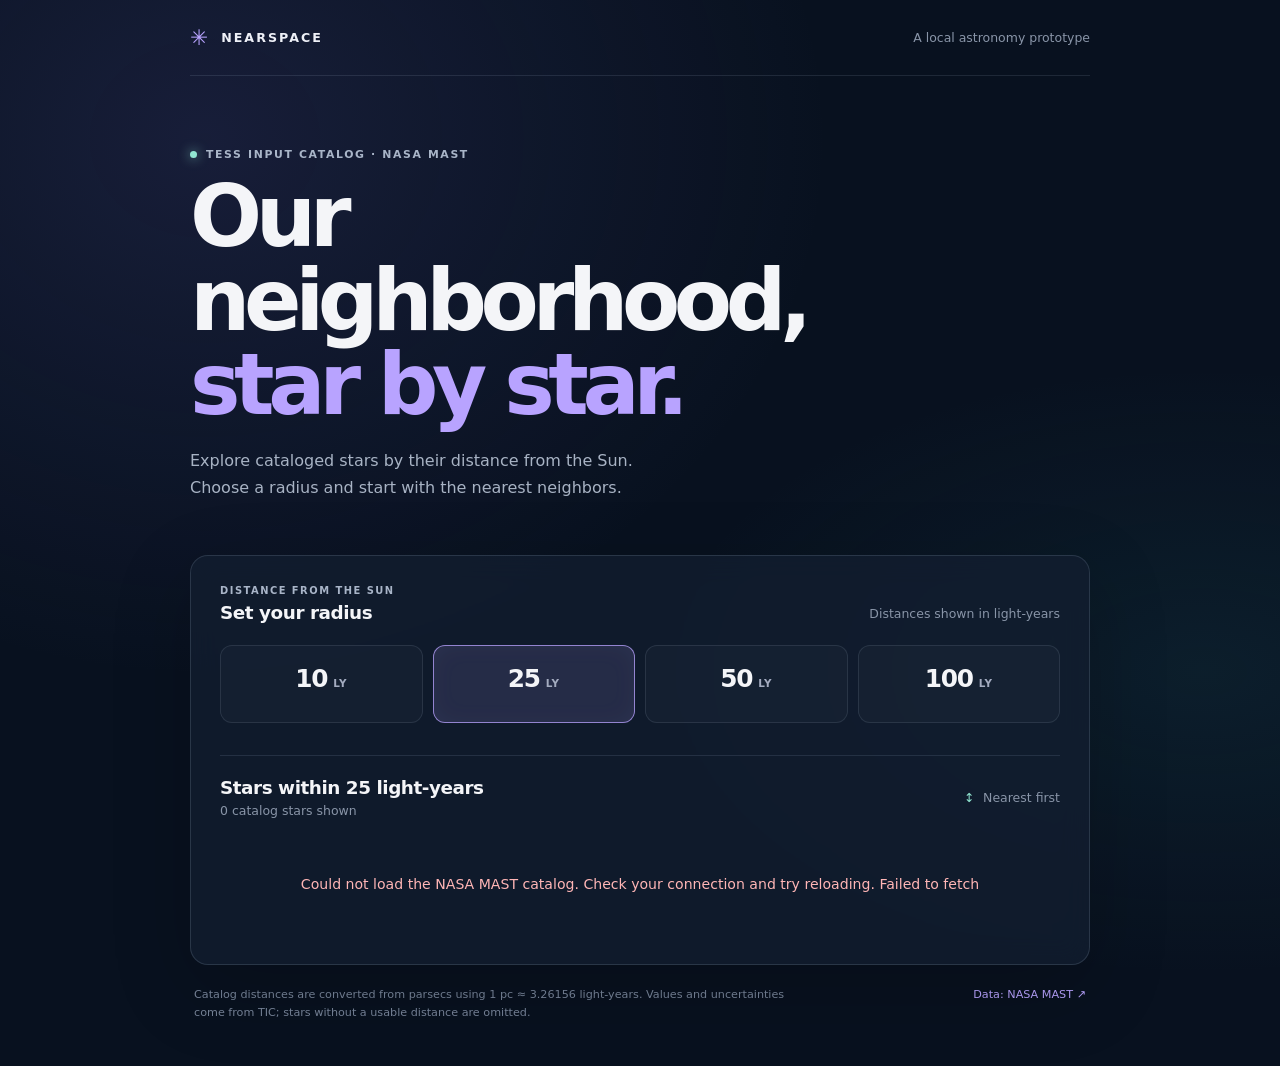
==== apps/star-distance-explorer/index.html @ 428fa28b "Add star distance explorer app Co-authored-by: Copilot <223556219+Copilot@users.noreply.github.com>" ====
<!doctype html>
<html lang="en">
  <head>
    <meta charset="utf-8">
    <meta name="viewport" content="width=device-width, initial-scale=1">
    <meta name="theme-color" content="#08111f">
    <title>Nearspace — Star Distance Explorer</title>
    <link rel="preconnect" href="https://mast.stsci.edu">
    <link rel="stylesheet" href="./styles.css">
    <script src="./app.js" type="module"></script>
  </head>
  <body>
    <div class="sky-glow" aria-hidden="true"></div>
    <main class="shell">
      <header class="topbar">
        <a class="brand" href="./" aria-label="Nearspace home">
          <span class="brand-mark" aria-hidden="true">✳</span>
          <span>NEARSPACE</span>
        </a>
        <span class="topbar-note">A local astronomy prototype</span>
      </header>

      <section class="intro" aria-labelledby="page-title">
        <p class="eyebrow"><span class="live-dot"></span> TESS INPUT CATALOG · NASA MAST</p>
        <h1 id="page-title">Our neighborhood,<br><span>star by star.</span></h1>
        <p class="intro-copy">
          Explore cataloged stars by their distance from the Sun. Choose a radius
          and start with the nearest neighbors.
        </p>
      </section>

      <section class="explorer" aria-label="Nearby star catalog">
        <div class="filter-heading">
          <div>
            <p class="eyebrow">DISTANCE FROM THE SUN</p>
            <h2>Set your radius</h2>
          </div>
          <span class="unit-note">Distances shown in light-years</span>
        </div>
        <div class="distance-options" role="group" aria-label="Maximum distance">
          <button class="distance-option" type="button" data-distance="10" aria-pressed="false">
            <span class="option-value">10</span><span class="option-unit">LY</span>
          </button>
          <button class="distance-option is-selected" type="button" data-distance="25" aria-pressed="true">
            <span class="option-value">25</span><span class="option-unit">LY</span>
          </button>
          <button class="distance-option" type="button" data-distance="50" aria-pressed="false">
            <span class="option-value">50</span><span class="option-unit">LY</span>
          </button>
          <button class="distance-option" type="button" data-distance="100" aria-pressed="false">
            <span class="option-value">100</span><span class="option-unit">LY</span>
          </button>
        </div>

        <div class="results-header">
          <div>
            <h2 id="results-title">Stars within 25 light-years</h2>
            <p id="results-summary" class="muted">Loading nearby stars from MAST…</p>
          </div>
          <span class="sort-label"><span aria-hidden="true">↕</span> Nearest first</span>
        </div>

        <div id="status" class="status" role="status" aria-live="polite">
          <span class="loading-spinner" aria-hidden="true"></span>
          <span>Connecting to NASA MAST catalog…</span>
        </div>
        <div id="results" class="star-list" aria-labelledby="results-title"></div>
        <nav id="pagination" class="pagination" aria-label="Star list pages" hidden></nav>
      </section>

      <footer class="footer">
        <p>
          Catalog distances are converted from parsecs using 1 pc ≈ 3.26156 light-years.
          Values and uncertainties come from TIC; stars without a usable distance are omitted.
        </p>
        <a href="https://mast.stsci.edu/api/v0/" target="_blank" rel="noreferrer">
          Data: NASA MAST <span aria-hidden="true">↗</span>
        </a>
      </footer>
    </main>

    <dialog id="star-detail" class="detail-dialog" aria-labelledby="detail-title">
      <form method="dialog">
        <button class="dialog-close" aria-label="Close star details">×</button>
      </form>
      <p class="eyebrow">TESS INPUT CATALOG</p>
      <h2 id="detail-title">Star details</h2>
      <dl id="detail-fields" class="detail-fields"></dl>
      <p class="detail-note">Catalog measurements, not a distance estimate made by this app.</p>
    </dialog>
  </body>
</html>
---- apps/star-distance-explorer/styles.css ----
:root {
  color-scheme: dark;
  font-family: Inter, ui-sans-serif, system-ui, -apple-system, BlinkMacSystemFont, "Segoe UI", sans-serif;
  color: #f4f5f8;
  background: #08111f;
  font-synthesis: none;
  text-rendering: optimizeLegibility;
  --muted: #8995a8;
  --line: rgba(188, 205, 229, 0.12);
  --panel: rgba(18, 30, 48, 0.78);
  --accent: #b8a3ff;
  --mint: #91e6d2;
}

* {
  box-sizing: border-box;
}

body {
  min-width: 320px;
  min-height: 100vh;
  margin: 0;
  overflow-x: hidden;
  background:
    radial-gradient(ellipse at 16% 13%, rgba(91, 87, 173, 0.18), transparent 39rem),
    radial-gradient(ellipse at 94% 63%, rgba(40, 125, 135, 0.12), transparent 34rem),
    #08111f;
}

button,
a {
  font: inherit;
}

button {
  color: inherit;
}

.sky-glow {
  position: fixed;
  z-index: -1;
  inset: 0;
  opacity: 0.28;
  pointer-events: none;
  background-image:
    radial-gradient(1px 1px at 12% 33%, #fff, transparent),
    radial-gradient(1px 1px at 78% 16%, #fff, transparent),
    radial-gradient(1px 1px at 88% 72%, #fff, transparent),
    radial-gradient(1px 1px at 34% 83%, #fff, transparent),
    radial-gradient(1px 1px at 58% 42%, #fff, transparent),
    radial-gradient(1px 1px at 6% 91%, #fff, transparent);
}

.shell {
  width: min(100% - 40px, 900px);
  margin: 0 auto;
}

.topbar {
  display: flex;
  align-items: center;
  justify-content: space-between;
  min-height: 76px;
  border-bottom: 1px solid var(--line);
}

.brand {
  display: inline-flex;
  align-items: center;
  gap: 11px;
  color: #eef0f7;
  font-size: 0.79rem;
  font-weight: 750;
  letter-spacing: 0.16em;
  text-decoration: none;
}

.brand-mark {
  color: var(--accent);
  font-size: 1.35rem;
}

.topbar-note,
.unit-note {
  color: var(--muted);
  font-size: 0.78rem;
}

.intro {
  max-width: 610px;
  padding: 72px 0 54px;
}

.eyebrow {
  display: flex;
  align-items: center;
  gap: 9px;
  margin: 0 0 14px;
  color: #a9b5c8;
  font-size: 0.68rem;
  font-weight: 700;
  letter-spacing: 0.15em;
}

.live-dot {
  width: 7px;
  height: 7px;
  border-radius: 50%;
  background: var(--mint);
  box-shadow: 0 0 12px rgba(145, 230, 210, 0.8);
}

h1,
h2,
p {
  margin-top: 0;
}

h1 {
  margin-bottom: 20px;
  font-size: clamp(3rem, 8vw, 5.3rem);
  font-weight: 550;
  letter-spacing: -0.075em;
  line-height: 0.99;
}

h1 span {
  color: var(--accent);
}

.intro-copy {
  max-width: 460px;
  margin-bottom: 0;
  color: #a8b3c4;
  font-size: 1rem;
  line-height: 1.7;
}

.explorer {
  padding: 29px;
  border: 1px solid rgba(188, 205, 229, 0.15);
  border-radius: 18px;
  background: var(--panel);
  box-shadow: 0 24px 80px rgba(0, 0, 0, 0.19);
  backdrop-filter: blur(14px);
}

.filter-heading,
.results-header {
  display: flex;
  align-items: end;
  justify-content: space-between;
  gap: 20px;
}

.filter-heading .eyebrow {
  margin-bottom: 6px;
  font-size: 0.62rem;
}

.filter-heading h2,
.results-header h2 {
  margin-bottom: 0;
  font-size: 1.15rem;
  font-weight: 550;
  letter-spacing: -0.025em;
}

.unit-note {
  padding-bottom: 2px;
}

.distance-options {
  display: grid;
  grid-template-columns: repeat(4, 1fr);
  gap: 10px;
  margin: 22px 0 32px;
}

.distance-option {
  display: flex;
  min-height: 78px;
  align-items: baseline;
  justify-content: center;
  gap: 6px;
  padding: 18px 10px;
  border: 1px solid var(--line);
  border-radius: 12px;
  background: rgba(255, 255, 255, 0.025);
  cursor: pointer;
  transition: border-color 150ms ease, background 150ms ease, transform 150ms ease;
}

.distance-option:hover {
  border-color: rgba(184, 163, 255, 0.6);
  transform: translateY(-2px);
}

.distance-option:focus-visible,
.pagination button:focus-visible,
.star-row:focus-visible,
.dialog-close:focus-visible {
  outline: 2px solid var(--accent);
  outline-offset: 3px;
}

.distance-option.is-selected {
  border-color: rgba(184, 163, 255, 0.75);
  background: rgba(184, 163, 255, 0.13);
  box-shadow: inset 0 0 25px rgba(184, 163, 255, 0.055);
}

.option-value {
  font-size: 1.55rem;
  font-weight: 550;
  letter-spacing: -0.05em;
}

.option-unit {
  color: #a4acc0;
  font-size: 0.65rem;
  font-weight: 700;
  letter-spacing: 0.08em;
}

.results-header {
  align-items: center;
  padding: 21px 0 15px;
  border-top: 1px solid var(--line);
}

.results-header h2 {
  margin-bottom: 5px;
}

.muted,
.sort-label {
  margin: 0;
  color: var(--muted);
  font-size: 0.78rem;
}

.sort-label {
  white-space: nowrap;
}

.sort-label span {
  margin-right: 5px;
  color: var(--mint);
}

.status {
  display: flex;
  min-height: 102px;
  align-items: center;
  justify-content: center;
  gap: 12px;
  color: #aeb9ca;
  font-size: 0.88rem;
  text-align: center;
}

.status[hidden] {
  display: none;
}

.status.is-error {
  color: #ffb6b6;
}

.loading-spinner {
  width: 16px;
  height: 16px;
  border: 2px solid rgba(184, 163, 255, 0.25);
  border-top-color: var(--accent);
  border-radius: 50%;
  animation: spin 800ms linear infinite;
}

@keyframes spin {
  to {
    transform: rotate(360deg);
  }
}

.star-list {
  display: grid;
  gap: 8px;
}

.star-row {
  display: grid;
  grid-template-columns: minmax(115px, 1.1fr) minmax(120px, 1fr) minmax(130px, 1fr) 22px;
  align-items: center;
  gap: 14px;
  width: 100%;
  min-height: 66px;
  padding: 12px 16px;
  border: 1px solid rgba(188, 205, 229, 0.08);
  border-radius: 10px;
  background: rgba(255, 255, 255, 0.027);
  text-align: left;
  cursor: pointer;
  transition: background 150ms ease, border-color 150ms ease;
}

.star-row:hover {
  border-color: rgba(145, 230, 210, 0.32);
  background: rgba(145, 230, 210, 0.055);
}

.star-id {
  color: #edf0f6;
  font-size: 0.88rem;
  font-weight: 600;
}

.star-value {
  color: #d0d7e4;
  font-size: 0.83rem;
  font-variant-numeric: tabular-nums;
}

.star-label {
  display: block;
  margin-bottom: 3px;
  color: var(--muted);
  font-size: 0.62rem;
  letter-spacing: 0.07em;
  text-transform: uppercase;
}

.row-arrow {
  color: #8792a7;
  font-size: 1.1rem;
  text-align: right;
}

.pagination {
  display: flex;
  align-items: center;
  justify-content: center;
  gap: 16px;
  padding: 20px 0 2px;
  color: #b4bfd0;
  font-size: 0.78rem;
}

.pagination[hidden] {
  display: none;
}

.pagination button {
  min-width: 78px;
  padding: 8px 12px;
  border: 1px solid var(--line);
  border-radius: 8px;
  background: rgba(255, 255, 255, 0.04);
  cursor: pointer;
}

.pagination button:disabled {
  color: #697487;
  cursor: not-allowed;
}

.footer {
  display: flex;
  justify-content: space-between;
  gap: 24px;
  padding: 21px 4px 44px;
  color: #78859a;
  font-size: 0.7rem;
  line-height: 1.6;
}

.footer p {
  max-width: 600px;
  margin-bottom: 0;
}

.footer a {
  flex: none;
  color: #b8a3ff;
  text-decoration: none;
}

.footer a:hover {
  text-decoration: underline;
}

.detail-dialog {
  width: min(420px, calc(100% - 32px));
  padding: 30px;
  border: 1px solid rgba(188, 205, 229, 0.2);
  border-radius: 16px;
  background: #111d30;
  color: #f4f5f8;
  box-shadow: 0 24px 80px rgba(0, 0, 0, 0.55);
}

.detail-dialog::backdrop {
  background: rgba(2, 7, 15, 0.74);
  backdrop-filter: blur(4px);
}

.detail-dialog form {
  position: absolute;
  top: 18px;
  right: 18px;
}

.dialog-close {
  width: 32px;
  height: 32px;
  border: 1px solid var(--line);
  border-radius: 50%;
  background: transparent;
  color: #c3cede;
  font-size: 1.25rem;
  cursor: pointer;
}

.detail-dialog h2 {
  margin-bottom: 20px;
  font-size: 1.7rem;
  letter-spacing: -0.04em;
}

.detail-fields {
  display: grid;
  gap: 0;
  margin: 0;
}

.detail-fields div {
  display: flex;
  justify-content: space-between;
  gap: 20px;
  padding: 13px 0;
  border-top: 1px solid var(--line);
  font-size: 0.85rem;
}

.detail-fields dt {
  color: var(--muted);
}

.detail-fields dd {
  margin: 0;
  color: #eef0f7;
  text-align: right;
  font-variant-numeric: tabular-nums;
}

.detail-note {
  margin: 18px 0 0;
  color: var(--muted);
  font-size: 0.72rem;
  line-height: 1.6;
}

@media (max-width: 600px) {
  .shell {
    width: min(100% - 28px, 900px);
  }

  .topbar {
    min-height: 64px;
  }

  .topbar-note {
    font-size: 0.68rem;
  }

  .intro {
    padding: 54px 0 38px;
  }

  .explorer {
    padding: 20px 16px;
  }

  .filter-heading {
    align-items: start;
    flex-direction: column;
    gap: 8px;
  }

  .distance-options {
    gap: 7px;
    margin: 17px 0 24px;
  }

  .distance-option {
    min-height: 67px;
    gap: 4px;
    padding: 15px 6px;
  }

  .option-value {
    font-size: 1.3rem;
  }

  .option-unit {
    font-size: 0.58rem;
  }

  .results-header {
    align-items: start;
    flex-direction: column;
    gap: 10px;
  }

  .star-row {
    grid-template-columns: minmax(90px, 1fr) minmax(95px, 1fr) 18px;
    gap: 9px;
    padding: 11px 10px;
  }

  .star-coordinates {
    display: none;
  }

  .star-id,
  .star-value {
    font-size: 0.75rem;
  }

  .footer {
    flex-direction: column;
    gap: 10px;
  }
}

@media (prefers-reduced-motion: reduce) {
  *,
  *::before,
  *::after {
    scroll-behavior: auto !important;
    animation-duration: 0.01ms !important;
    animation-iteration-count: 1 !important;
    transition-duration: 0.01ms !important;
  }
}
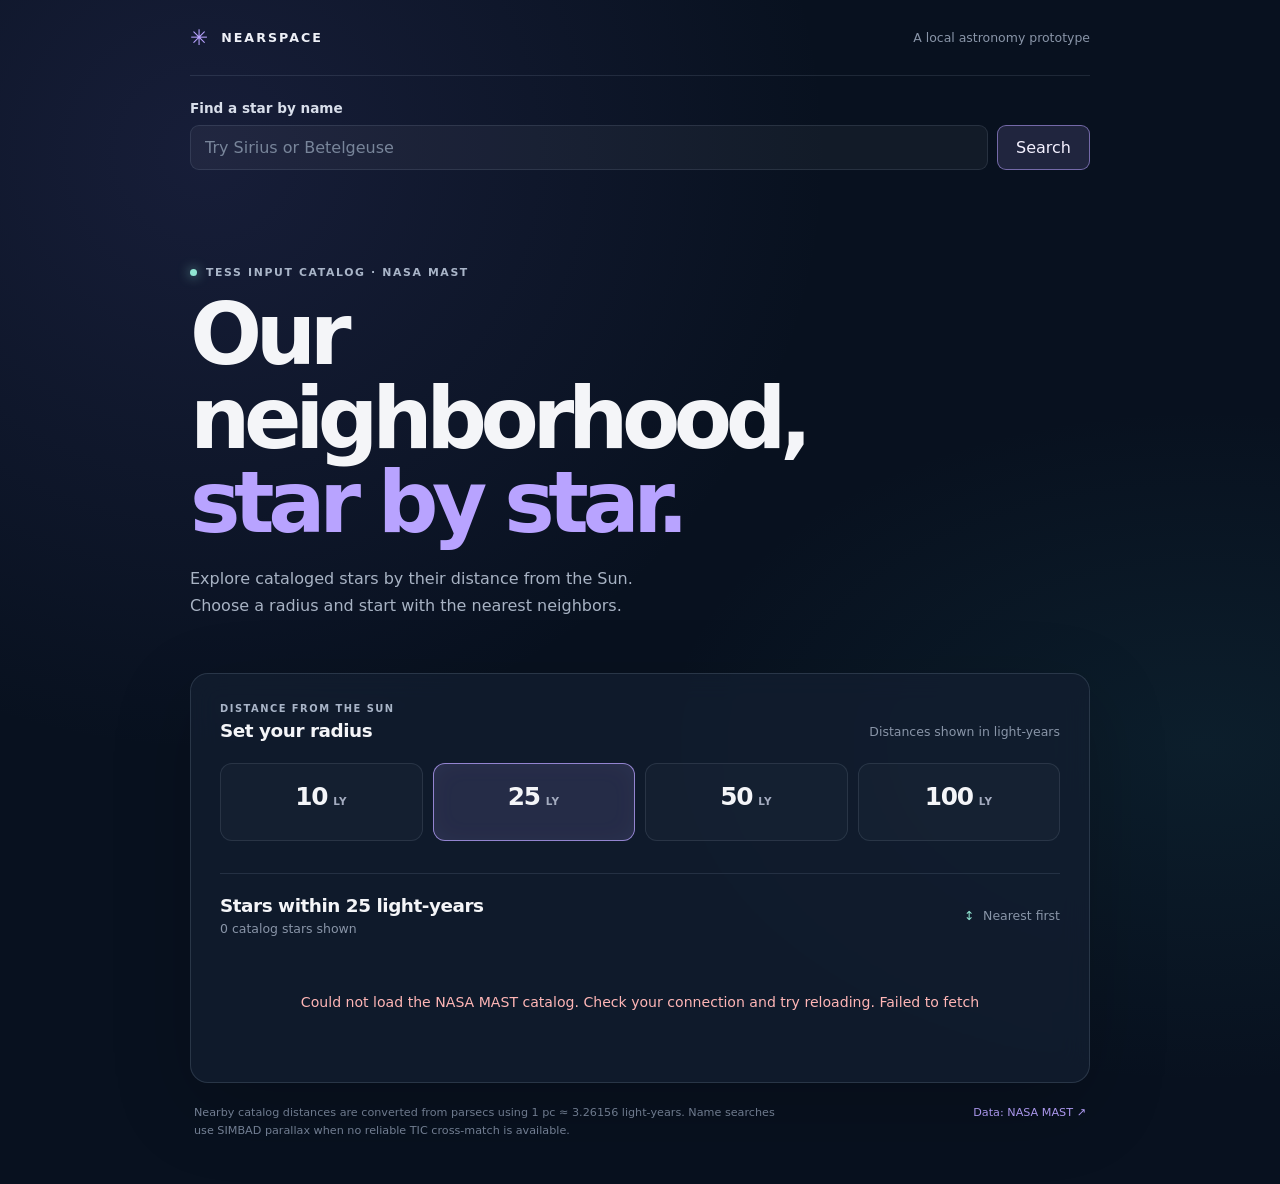
==== commit 1934a153: "Improve star name search details Co-authored-by: Copilot <223556219+Copilot@users.noreply.github.com" ====
--- a/apps/star-distance-explorer/index.html
+++ b/apps/star-distance-explorer/index.html
@@ -19,6 +19,26 @@
         </a>
         <span class="topbar-note">A local astronomy prototype</span>
       </header>
+
+      <section class="name-search" aria-labelledby="name-search-title">
+        <form id="name-search-form" class="name-search-form">
+          <label id="name-search-title" for="name-search-input">Find a star by name</label>
+          <div class="name-search-controls">
+            <input
+              id="name-search-input"
+              name="star-name"
+              type="search"
+              placeholder="Try Sirius or Betelgeuse"
+              autocomplete="off"
+              maxlength="80"
+              required
+            >
+            <button id="name-search-button" type="submit">Search</button>
+          </div>
+        </form>
+        <p id="name-search-status" class="name-search-status" role="status" aria-live="polite"></p>
+        <div id="name-search-results" class="name-search-results" aria-label="Star name search results" hidden></div>
+      </section>
 
       <section class="intro" aria-labelledby="page-title">
         <p class="eyebrow"><span class="live-dot"></span> TESS INPUT CATALOG · NASA MAST</p>
@@ -70,8 +90,8 @@
 
       <footer class="footer">
         <p>
-          Catalog distances are converted from parsecs using 1 pc ≈ 3.26156 light-years.
-          Values and uncertainties come from TIC; stars without a usable distance are omitted.
+          Nearby catalog distances are converted from parsecs using 1 pc ≈ 3.26156 light-years.
+          Name searches use SIMBAD parallax when no reliable TIC cross-match is available.
         </p>
         <a href="https://mast.stsci.edu/api/v0/" target="_blank" rel="noreferrer">
           Data: NASA MAST <span aria-hidden="true">↗</span>
@@ -86,7 +106,7 @@
       <p class="eyebrow">TESS INPUT CATALOG</p>
       <h2 id="detail-title">Star details</h2>
       <dl id="detail-fields" class="detail-fields"></dl>
-      <p class="detail-note">Catalog measurements, not a distance estimate made by this app.</p>
+      <p class="detail-note">Distances use TIC values when matched, or are calculated from SIMBAD parallax when needed.</p>
     </dialog>
   </body>
 </html>
--- a/apps/star-distance-explorer/styles.css
+++ b/apps/star-distance-explorer/styles.css
@@ -86,6 +86,110 @@
   font-size: 0.78rem;
 }
 
+.name-search {
+  padding: 24px 0 0;
+}
+
+.name-search-form label {
+  display: block;
+  margin-bottom: 9px;
+  color: #d8deea;
+  font-size: 0.85rem;
+  font-weight: 600;
+}
+
+.name-search-controls {
+  display: flex;
+  gap: 9px;
+}
+
+.name-search-controls input {
+  flex: 1;
+  min-width: 0;
+  padding: 12px 14px;
+  border: 1px solid var(--line);
+  border-radius: 9px;
+  background: rgba(255, 255, 255, 0.045);
+  color: #f4f5f8;
+  font: inherit;
+}
+
+.name-search-controls input::placeholder {
+  color: #78859a;
+}
+
+.name-search-controls input:focus-visible,
+.name-search-controls button:focus-visible,
+.name-search-result:focus-visible {
+  outline: 2px solid var(--accent);
+  outline-offset: 3px;
+}
+
+.name-search-controls button {
+  padding: 0 18px;
+  border: 1px solid rgba(184, 163, 255, 0.55);
+  border-radius: 9px;
+  background: rgba(184, 163, 255, 0.14);
+  color: #f4f1ff;
+  cursor: pointer;
+}
+
+.name-search-controls button:disabled {
+  cursor: wait;
+  opacity: 0.6;
+}
+
+.name-search-status {
+  min-height: 1.2em;
+  margin: 9px 0 0;
+  color: var(--muted);
+  font-size: 0.78rem;
+}
+
+.name-search-results {
+  display: grid;
+  gap: 7px;
+  margin-top: 10px;
+}
+
+.name-search-results[hidden] {
+  display: none;
+}
+
+.name-search-result {
+  display: grid;
+  grid-template-columns: minmax(100px, 1fr) minmax(120px, 1fr) auto;
+  align-items: center;
+  gap: 12px;
+  width: 100%;
+  padding: 12px 14px;
+  border: 1px solid var(--line);
+  border-radius: 9px;
+  background: rgba(18, 30, 48, 0.65);
+  text-align: left;
+  cursor: pointer;
+}
+
+.name-search-result:hover {
+  border-color: rgba(145, 230, 210, 0.4);
+  background: rgba(145, 230, 210, 0.055);
+}
+
+.name-search-result-title {
+  color: #edf0f6;
+  font-size: 0.88rem;
+  font-weight: 600;
+}
+
+.name-search-result-identifier,
+.name-search-result-coordinates {
+  overflow: hidden;
+  color: var(--muted);
+  font-size: 0.75rem;
+  text-overflow: ellipsis;
+  white-space: nowrap;
+}
+
 .intro {
   max-width: 610px;
   padding: 72px 0 54px;
@@ -310,9 +414,12 @@
 }
 
 .star-id {
+  overflow: hidden;
   color: #edf0f6;
   font-size: 0.88rem;
   font-weight: 600;
+  text-overflow: ellipsis;
+  white-space: nowrap;
 }
 
 .star-value {
@@ -425,6 +532,7 @@
   margin-bottom: 20px;
   font-size: 1.7rem;
   letter-spacing: -0.04em;
+  overflow-wrap: anywhere;
 }
 
 .detail-fields {
@@ -471,6 +579,24 @@
 
   .topbar-note {
     font-size: 0.68rem;
+  }
+
+  .name-search-result {
+    grid-template-columns: minmax(0, 1fr) auto;
+    gap: 5px 10px;
+  }
+
+  .name-search-result-title {
+    grid-column: 1;
+  }
+
+  .name-search-result-identifier {
+    grid-column: 1;
+  }
+
+  .name-search-result-coordinates {
+    grid-column: 2;
+    grid-row: 1 / span 2;
   }
 
   .intro {
